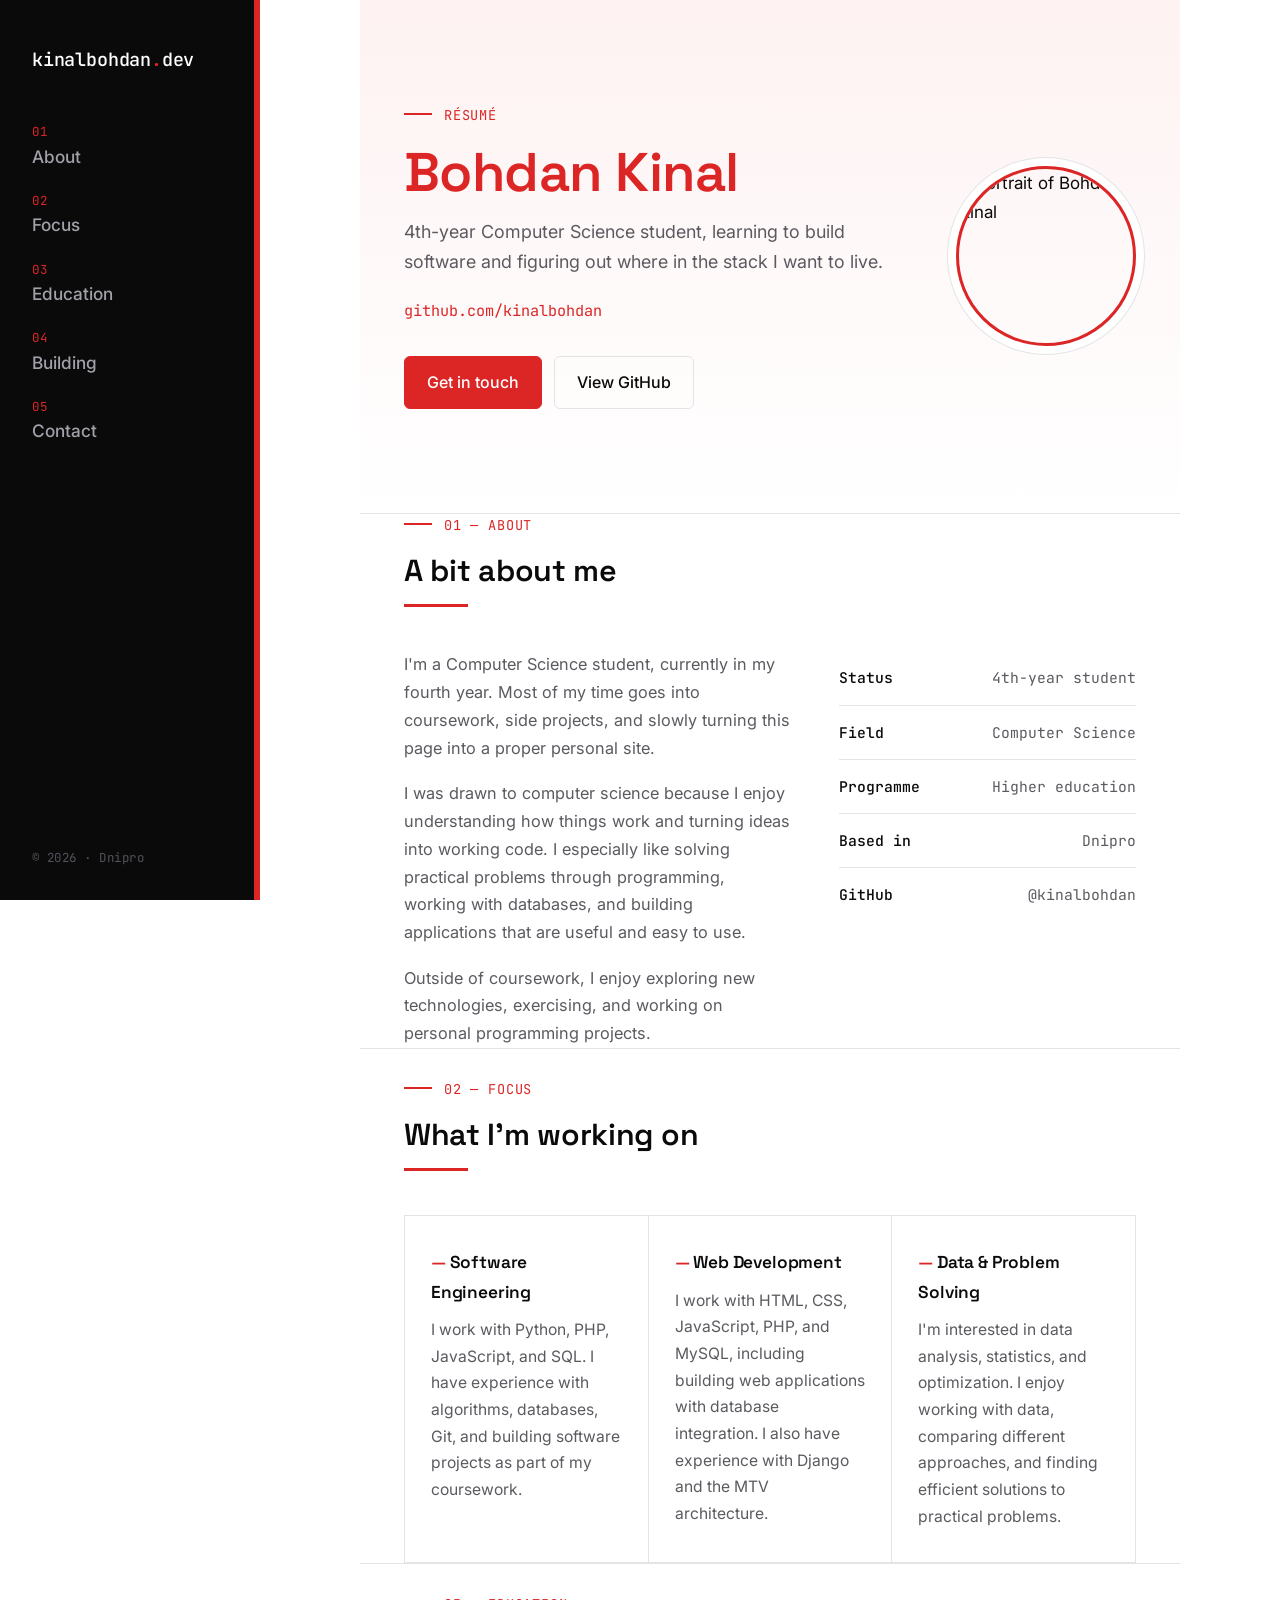
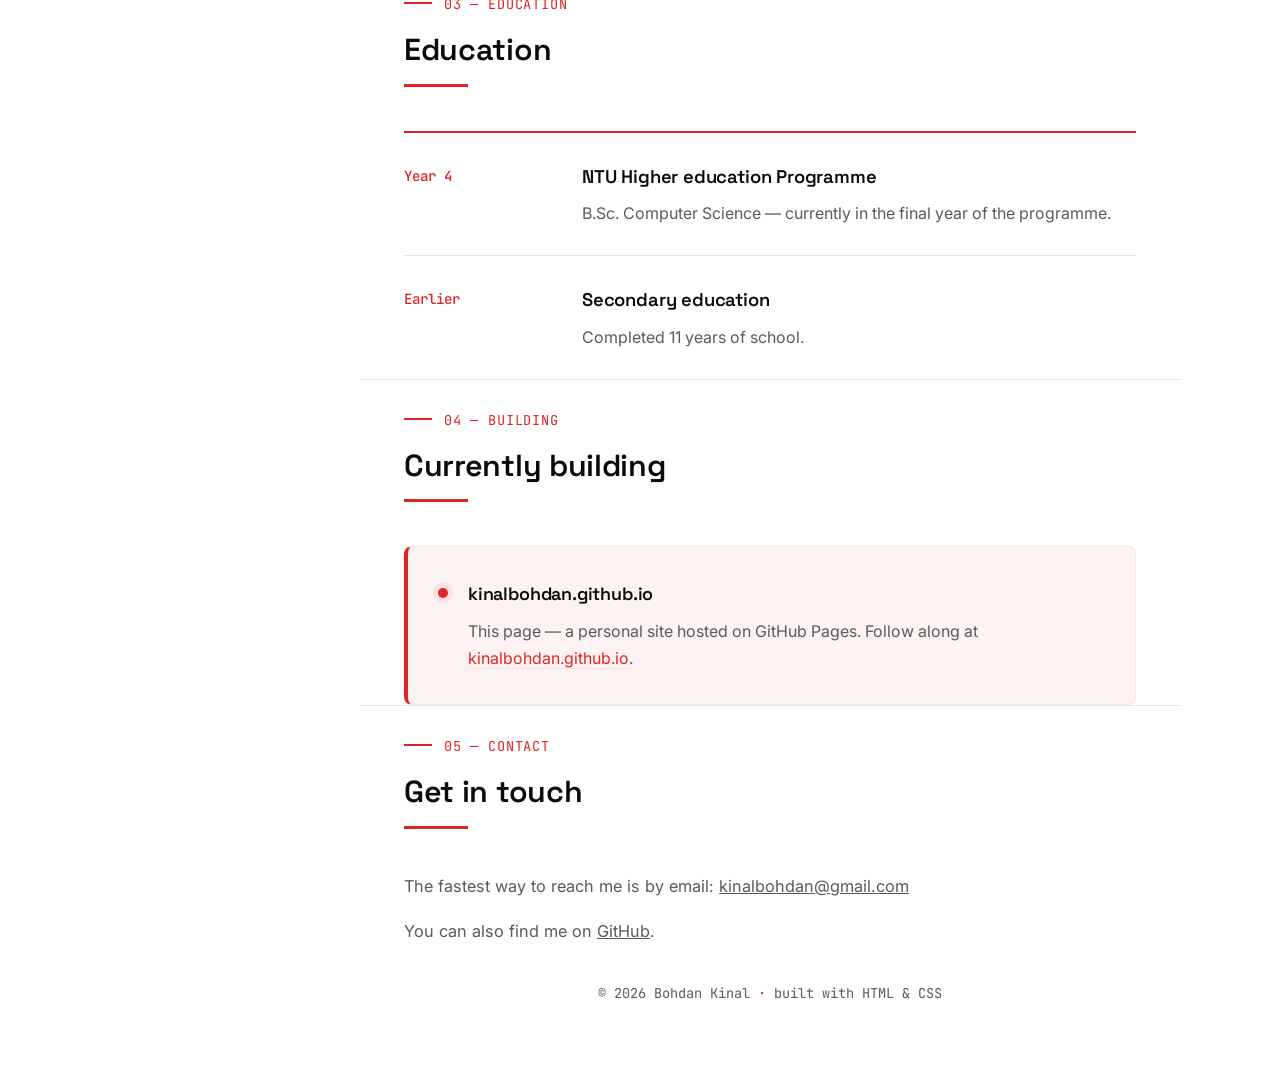
==== HW1_index.html @ f96bc411 "Add files via upload" ====
<!DOCTYPE html>
<html lang="en">
<head>
<meta charset="UTF-8">
<meta name="viewport" content="width=device-width, initial-scale=1.0">
<title>Bohdan Kinal — Resume</title>
<link rel="preconnect" href="https://fonts.googleapis.com">
<link rel="preconnect" href="https://fonts.gstatic.com" crossorigin>
<link href="https://fonts.googleapis.com/css2?family=Space+Grotesk:wght@400;500;600;700&family=Inter:wght@400;500;600&family=JetBrains+Mono:wght@400;500&display=swap" rel="stylesheet">
<style>

  :root{
    --paper:      #FFFFFF;
    --ink:        #0A0A0A;
    --surface:    #F4F4F5;
    --line:       #E4E4E7;
    --text:       #0A0A0A;
    --text-muted: #5A5A60;
    --accent:     #DC2626;
    --accent-dark:#991B1B;
    --accent-dim: #FEE2E2;
    --accent-soft:#FEF2F2;

    --font-display: 'Space Grotesk', sans-serif;
    --font-body:    'Inter', sans-serif;
    --font-mono:    'JetBrains Mono', monospace;

    --sidebar-w: 260px;
  }

  *{ box-sizing: border-box; }
  html{ scroll-behavior: smooth; }

  body{
    margin:0;
    background: var(--paper);
    color: var(--text);
    font-family: var(--font-body);
    font-size: 17px;
    line-height: 1.7;
    -webkit-font-smoothing: antialiased;
  }

  a{ color: inherit; }
  a:focus-visible, button:focus-visible{
    outline: 2px solid var(--accent);
    outline-offset: 3px;
  }

  img{ max-width: 100%; display: block; }

  .layout{
    display: grid;
    grid-template-columns: var(--sidebar-w) 1fr;
    min-height: 100vh;
  }

  .site-nav{
    position: sticky;
    top: 0;
    align-self: start;
    height: 100vh;
    background: var(--ink);
    color: #fff;
    padding: 44px 28px 32px 32px;
    display: flex;
    flex-direction: column;
    gap: 44px;
    border-right: 6px solid var(--accent);
  }

  .nav-mark{
    font-family: var(--font-mono);
    font-size: 1.15rem;
    font-weight: 500;
    color: #fff;
    letter-spacing: -0.01em;
  }
  .nav-mark span{ color: var(--accent); }

  .nav-links{
    list-style: none;
    margin: 0;
    padding: 0;
    display: flex;
    flex-direction: column;
    gap: 18px;
  }

  .nav-links li{ position: relative; }

  .nav-links a{
    display: block;
    text-decoration: none;
    color: #A1A1AA;
    padding: 2px 12px 2px 0;
    position: relative;
    transition: color 0.15s ease, padding-left 0.15s ease;
  }

  .nav-num{
    display: block;
    font-family: var(--font-mono);
    font-size: 0.78rem;
    color: var(--accent);
    letter-spacing: 0.06em;
    margin-bottom: 3px;
    transition: color 0.15s ease;
  }

  .nav-label{
    display: block;
    font-size: 1.08rem;
    font-weight: 500;
    line-height: 1.3;
  }

  .nav-links a::before{
    content: "";
    position: absolute;
    left: -20px;
    top: 4px;
    bottom: 4px;
    width: 3px;
    background: var(--accent);
    border-radius: 2px;
    transform: scaleY(0);
    transform-origin: center;
    transition: transform 0.18s ease;
  }

  .nav-links a:hover{
    color: #fff;
    padding-left: 6px;
  }
  .nav-links a:hover::before{ transform: scaleY(1); }
  .nav-links a:hover .nav-num{ color: #FCA5A5; }

  .nav-foot{
    margin-top: auto;
    font-family: var(--font-mono);
    font-size: 0.78rem;
    color: #52525B;
    letter-spacing: 0.04em;
  }

  .main-col{ min-width: 0; }

  .wrap{
    max-width: 820px;
    margin: 0 auto;
    padding: 0 44px;
  }

  section{
    padding: 96px 0;
    border-bottom: 1px solid var(--line);
  }
  section:last-of-type{ border-bottom: none; }

  h1, h2, h3{
    font-family: var(--font-display);
    font-weight: 600;
    margin: 0;
    letter-spacing: -0.01em;
    color: var(--ink);
  }

  .eyebrow-line{
    font-family: var(--font-mono);
    font-size: 0.85rem;
    color: var(--accent);
    margin: 0 0 16px;
    letter-spacing: 0.06em;
    text-transform: uppercase;
  }
  .eyebrow-line::before{
    content: "";
    display: inline-block;
    width: 28px;
    height: 2px;
    background: var(--accent);
    vertical-align: middle;
    margin-right: 12px;
    transform: translateY(-2px);
  }

  .section-title{
    font-size: 1.9rem;
    margin-bottom: 44px;
    position: relative;
    padding-bottom: 18px;
    line-height: 1.2;
  }
  .section-title::after{
    content: "";
    position: absolute;
    left: 0; bottom: 0;
    width: 64px;
    height: 3px;
    background: var(--accent);
  }

  p{
    margin: 0 0 18px;
    max-width: 62ch;
    color: var(--text-muted);
    font-size: 1.02rem;
  }
  p:last-child{ margin-bottom: 0; }

  .hero{
    padding-top: 104px;
    padding-bottom: 104px;
    display: grid;
    grid-template-columns: 1fr auto;
    gap: 56px;
    align-items: center;
    background: linear-gradient(180deg, var(--accent-soft) 0%, var(--paper) 100%);
    border-bottom: 1px solid var(--line);
  }
  .hero-photo{
    width: 180px;
    height: 180px;
    border-radius: 50%;
    object-fit: cover;
    border: 3px solid var(--accent);
    box-shadow: 0 0 0 8px var(--paper), 0 0 0 9px var(--line);
  }
  .hero h1{
    font-size: clamp(2.4rem, 4.5vw, 3.4rem);
    line-height: 1.1;
  }
  .hero h1 em{
    font-style: normal;
    color: var(--accent);
  }
  .hero .role{
    font-family: var(--font-body);
    color: var(--text-muted);
    font-size: 1.12rem;
    margin-top: 14px;
    max-width: 46ch;
  }
  .hero .handle{
    font-family: var(--font-mono);
    font-size: 0.95rem;
    color: var(--accent);
    margin-top: 20px;
  }
  .cta-row{
    display: flex;
    gap: 12px;
    margin-top: 32px;
    flex-wrap: wrap;
  }
  .btn{
    font-family: var(--font-body);
    font-size: 1rem;
    font-weight: 500;
    text-decoration: none;
    padding: 12px 22px;
    border-radius: 6px;
    border: 1px solid var(--line);
    transition: all 0.15s ease;
  }
  .btn.primary{
    background: var(--accent);
    color: #fff;
    border-color: var(--accent);
  }
  .btn.primary:hover{ background: var(--accent-dark); border-color: var(--accent-dark); }
  .btn.ghost{ color: var(--ink); }
  .btn.ghost:hover{ border-color: var(--accent); color: var(--accent); background: var(--accent-soft); }

  .about-grid{
    display: grid;
    grid-template-columns: 1.3fr 1fr;
    gap: 48px;
  }
  .fact-list{
    list-style: none;
    margin: 0;
    padding: 0;
    font-family: var(--font-mono);
    font-size: 0.92rem;
  }
  .fact-list li{
    display: flex;
    justify-content: space-between;
    gap: 16px;
    padding: 14px 0;
    border-bottom: 1px solid var(--line);
    color: var(--text-muted);
  }
  .fact-list li:last-child{ border-bottom: none; }
  .fact-list span.k{ color: var(--ink); font-weight: 500; }

  .focus-grid{
    display: grid;
    grid-template-columns: repeat(3, 1fr);
    gap: 1px;
    background: var(--line);
    border: 1px solid var(--line);
  }
  .focus-card{
    background: var(--paper);
    padding: 32px 26px;
    transition: background 0.15s ease;
    position: relative;
  }
  .focus-card::before{
    content: "";
    position: absolute;
    top: 0; left: 0;
    width: 0; height: 3px;
    background: var(--accent);
    transition: width 0.25s ease;
  }
  .focus-card:hover{ background: var(--accent-soft); }
  .focus-card:hover::before{ width: 100%; }
  .focus-card h3{
    font-size: 1.08rem;
    margin-bottom: 10px;
  }
  .focus-card h3::before{
    content: "— ";
    color: var(--accent);
  }
  .focus-card p{ font-size: 0.98rem; margin: 0; }

  .timeline{ display: flex; flex-direction: column; gap: 0; }
  .tl-item{
    display: grid;
    grid-template-columns: 150px 1fr;
    gap: 28px;
    padding: 28px 0;
    border-top: 1px solid var(--line);
  }
  .tl-item:first-child{ border-top: 2px solid var(--accent); }
  .tl-when{
    font-family: var(--font-mono);
    font-size: 0.88rem;
    color: var(--accent);
    padding-top: 4px;
    font-weight: 500;
  }
  .tl-body h3{ font-size: 1.15rem; margin-bottom: 8px; }
  .tl-body p{ margin: 0; font-size: 1rem; }

  .now-card{
    background: var(--accent-soft);
    border: 1px solid var(--accent-dim);
    border-left: 4px solid var(--accent);
    border-radius: 8px;
    padding: 32px 30px;
    display: flex;
    align-items: flex-start;
    gap: 20px;
  }
  .now-dot{
    width: 10px; height: 10px;
    border-radius: 50%;
    background: var(--accent);
    margin-top: 9px;
    flex-shrink: 0;
    box-shadow: 0 0 0 5px var(--accent-dim);
  }
  .now-card h3{ font-size: 1.12rem; margin-bottom: 8px; }
  .now-card p{ margin: 0; font-size: 1rem; color: var(--text-muted); }
  .now-card a{ color: var(--accent); text-decoration: none; border-bottom: 1px solid var(--accent-dim); }
  .now-card a:hover{ border-color: var(--accent); }

  .contact-row{
    display: flex;
    flex-wrap: wrap;
    gap: 14px;
    margin-top: 10px;
  }
  .contact-chip{
    font-family: var(--font-mono);
    font-size: 0.92rem;
    text-decoration: none;
    color: var(--ink);
    border: 1px solid var(--line);
    border-radius: 6px;
    padding: 12px 18px;
    transition: all 0.15s ease;
  }
  .contact-chip:hover{
    border-color: var(--accent);
    color: #fff;
    background: var(--accent);
  }

  footer{
    padding: 36px 0 64px;
    text-align: center;
    font-family: var(--font-mono);
    font-size: 0.85rem;
    color: var(--text-muted);
  }
  footer span{ color: var(--accent); }

  @media (max-width: 900px){
    .layout{ grid-template-columns: 1fr; }

    .site-nav{
      position: sticky;
      top: 0;
      height: auto;
      flex-direction: row;
      align-items: center;
      gap: 20px;
      padding: 14px 20px;
      border-right: none;
      border-bottom: 6px solid var(--accent);
      overflow-x: auto;
    }
    .nav-links{
      flex-direction: row;
      gap: 22px;
      align-items: center;
    }
    .nav-links li{ flex-shrink: 0; }
    .nav-links a{ padding: 2px 0; }
    .nav-num{ margin-bottom: 1px; font-size: 0.7rem; }
    .nav-label{ font-size: 0.95rem; white-space: nowrap; }
    .nav-links a::before{ display: none; }
    .nav-links a:hover{ padding-left: 0; }
    .nav-foot{ display: none; }

    .wrap{ padding: 0 24px; }
    section{ padding: 64px 0; }
    .hero{ grid-template-columns: 1fr; padding-top: 56px; padding-bottom: 56px; }
    .hero-photo{ width: 116px; height: 116px; }
    .about-grid{ grid-template-columns: 1fr; }
    .focus-grid{ grid-template-columns: 1fr; }
    .tl-item{ grid-template-columns: 1fr; gap: 6px; }
  }

  @media (prefers-reduced-motion: reduce){
    html{ scroll-behavior: auto; }
    *{ transition: none !important; }
  }
</style>
</head>
<body>

<div class="layout">


  <header class="site-nav">
    <span class="nav-mark">kinalbohdan<span>.</span>dev</span>

    <ul class="nav-links">
      <li>
        <a href="#about">
          <span class="nav-num">01</span>
          <span class="nav-label">About</span>
        </a>
      </li>
      <li>
        <a href="#focus">
          <span class="nav-num">02</span>
          <span class="nav-label">Focus</span>
        </a>
      </li>
      <li>
        <a href="#education">
          <span class="nav-num">03</span>
          <span class="nav-label">Education</span>
        </a>
      </li>
      <li>
        <a href="#building">
          <span class="nav-num">04</span>
          <span class="nav-label">Building</span>
        </a>
      </li>
      <li>
        <a href="#contact">
          <span class="nav-num">05</span>
          <span class="nav-label">Contact</span>
        </a>
      </li>
    </ul>

    <div class="nav-foot">© 2026 · Dnipro</div>
  </header>

  <div class="main-col">

    <main>

      <section class="hero wrap" id="top">
        <div>
          <p class="eyebrow-line">Résumé</p>
          <h1><em>Bohdan Kinal</em></h1>
          <p class="role">4th-year Computer Science student, learning to build software and figuring out where in the stack I want to live.</p>
          <p class="handle">github.com/kinalbohdan</p>
          <div class="cta-row">
            <a class="btn primary" href="#contact">Get in touch</a>
            <a class="btn ghost" href="https://github.com/kinalbohdan" target="_blank" rel="noopener">View GitHub</a>
          </div>
        </div>
        <img class="hero-photo" src="https://avatars.githubusercontent.com/u/299618758?s=400&u=2f5fc7e9ff555b4cbcdbfbe8f64eb035e7397aea&v=4" alt="Portrait of Bohdan Kinal">
      </section>

      <section class="wrap" id="about">
        <p class="eyebrow-line">01 — About</p>
        <h2 class="section-title">A bit about me</h2>
        <div class="about-grid">
          <div>
            <p>I'm a Computer Science student, currently in my fourth year. Most of my time goes into coursework, side projects, and slowly turning this page into a proper personal site.</p>
            <p>I was drawn to computer science because I enjoy understanding how things work and turning ideas into working code. I especially like solving practical problems through programming, working with databases, and building applications that are useful and easy to use.</p>
            <p>Outside of coursework, I enjoy exploring new technologies, exercising, and working on personal programming projects.</p>
          </div>
          <ul class="fact-list">
            <li><span class="k">Status</span><span>4th-year student</span></li>
            <li><span class="k">Field</span><span>Computer Science</span></li>
            <li><span class="k">Programme</span><span>Higher education</span></li>
            <li><span class="k">Based in</span><span>Dnipro</span></li>
            <li><span class="k">GitHub</span><span>@kinalbohdan</span></li>
          </ul>
        </div>
      </section>

      <section class="wrap" id="focus">
        <br>
        <p class="eyebrow-line">02 — Focus</p>
        <h2 class="section-title">What I'm working on</h2>
        <div class="focus-grid">
          <div class="focus-card">
            <h3>Software Engineering</h3>
            <p>I work with Python, PHP, JavaScript, and SQL. I have experience with algorithms, databases, Git, and building software projects as part of my coursework.</p>
          </div>
          <div class="focus-card">
            <h3>Web Development</h3>
            <p>I work with HTML, CSS, JavaScript, PHP, and MySQL, including building web applications with database integration. I also have experience with Django and the MTV architecture.</p>
          </div>
          <div class="focus-card">
            <h3>Data &amp; Problem Solving</h3>
            <p>I'm interested in data analysis, statistics, and optimization. I enjoy working with data, comparing different approaches, and finding efficient solutions to practical problems.</p>
          </div>
        </div>
      </section>

      <section class="wrap" id="education">
        <br>
        <p class="eyebrow-line">03 — Education</p>
        <h2 class="section-title">Education</h2>
        <div class="timeline">
          <div class="tl-item">
            <div class="tl-when">Year 4</div>
            <div class="tl-body">
              <h3>NTU Higher education Programme</h3>
              <p>B.Sc. Computer Science — currently in the final year of the programme.</p>
            </div>
          </div>
          <div class="tl-item">
            <div class="tl-when">Earlier</div>
            <div class="tl-body">
              <h3>Secondary education</h3>
              <p>Completed 11 years of school.</p>
            </div>
          </div>
        </div>
      </section>

      <section class="wrap" id="building">
        <br>
        <p class="eyebrow-line">04 — Building</p>
        <h2 class="section-title">Currently building</h2>
        <div class="now-card">
          <span class="now-dot"></span>
          <div>
            <h3>kinalbohdan.github.io</h3>
            <p>This page — a personal site hosted on GitHub Pages. Follow along at <a href="https://github.com/kinalbohdan/kinalbohdan.github.io" target="_blank" rel="noopener">kinalbohdan.github.io</a>.</p>
          </div>
        </div>
      </section>

      <section class="wrap" id="contact">
        <br>
        <p class="eyebrow-line">05 — Contact</p>
        <h2 class="section-title">Get in touch</h2>
        <p>The fastest way to reach me is by email: <a href="mailto:kinalbohdan@gmail.com">kinalbohdan@gmail.com</a></p>
        <p>You can also find me on <a href="https://github.com/kinalbohdan" target="_blank" rel="noopener">GitHub</a>.</p>
      </section>

    </main>

    <footer>
      © 2026 Bohdan Kinal <span>·</span> built with HTML &amp; CSS
    </footer>

  </div>
</div>

</body>
</html>
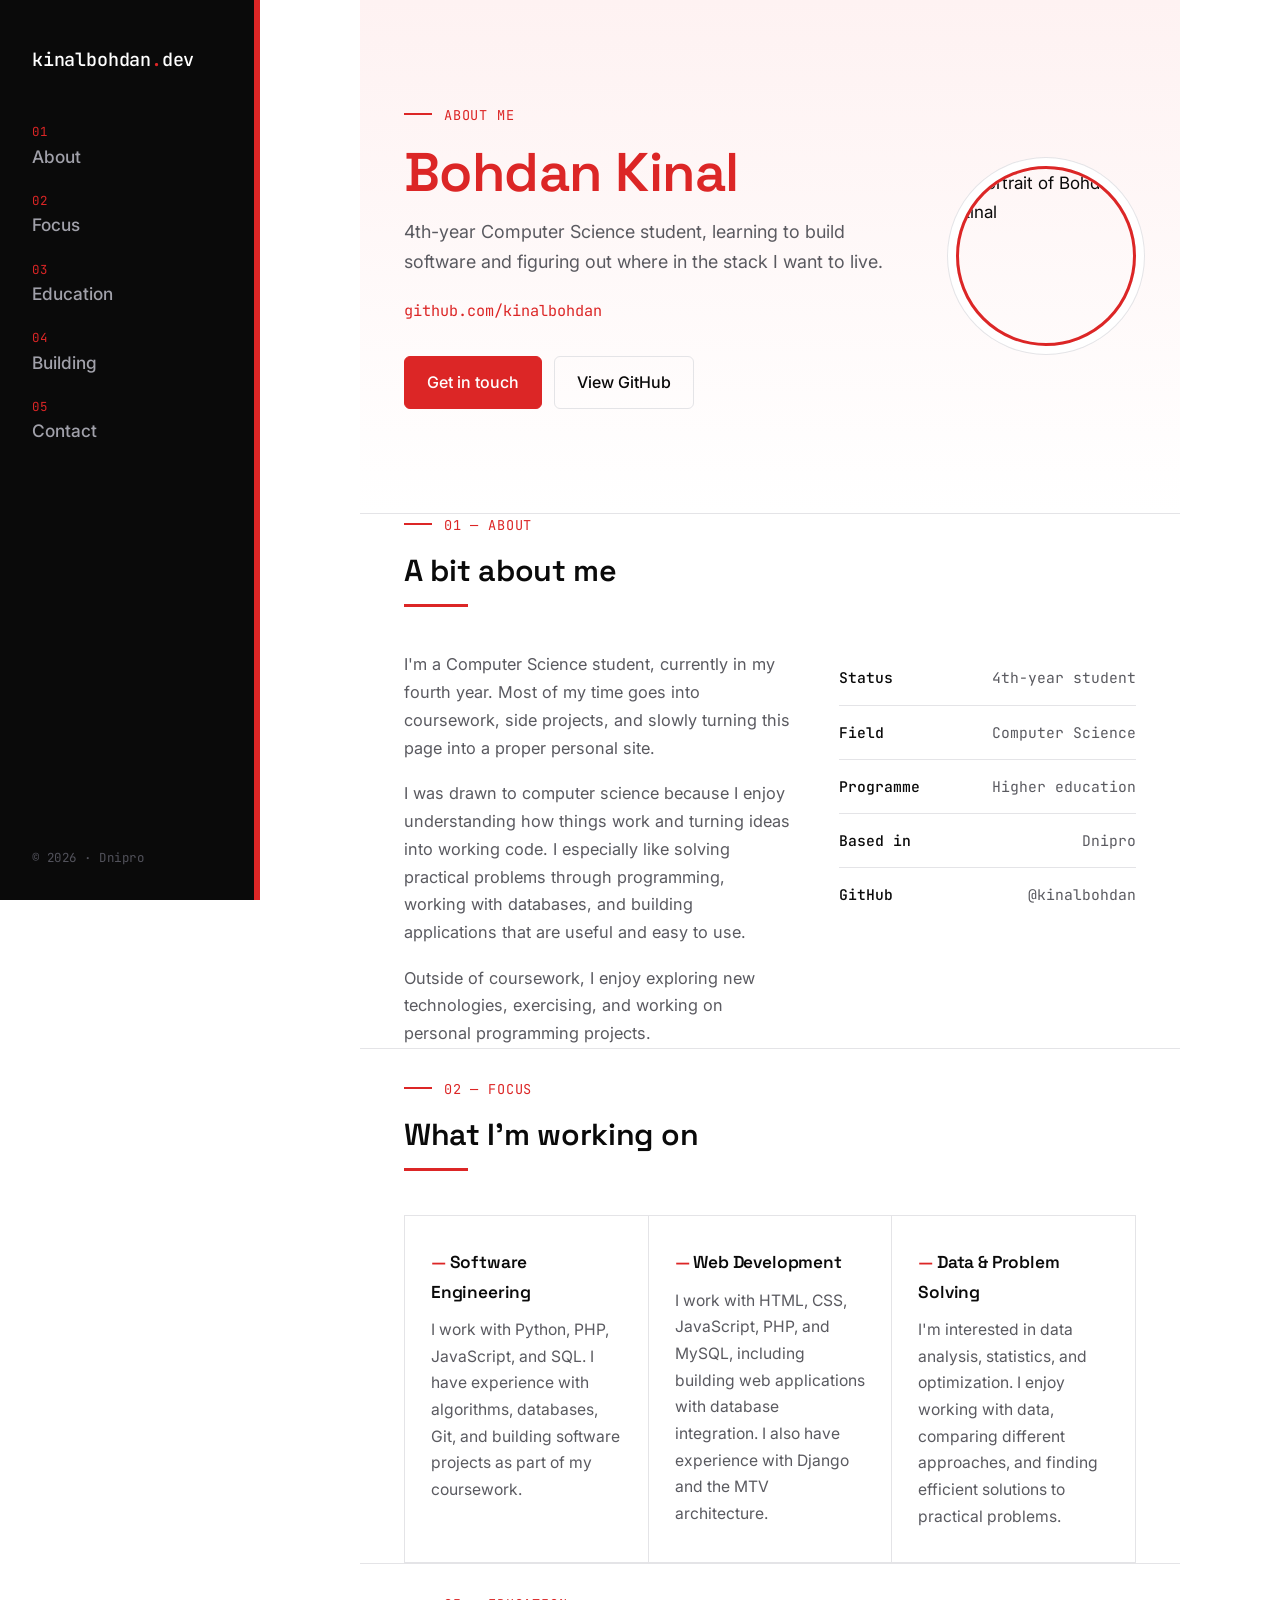
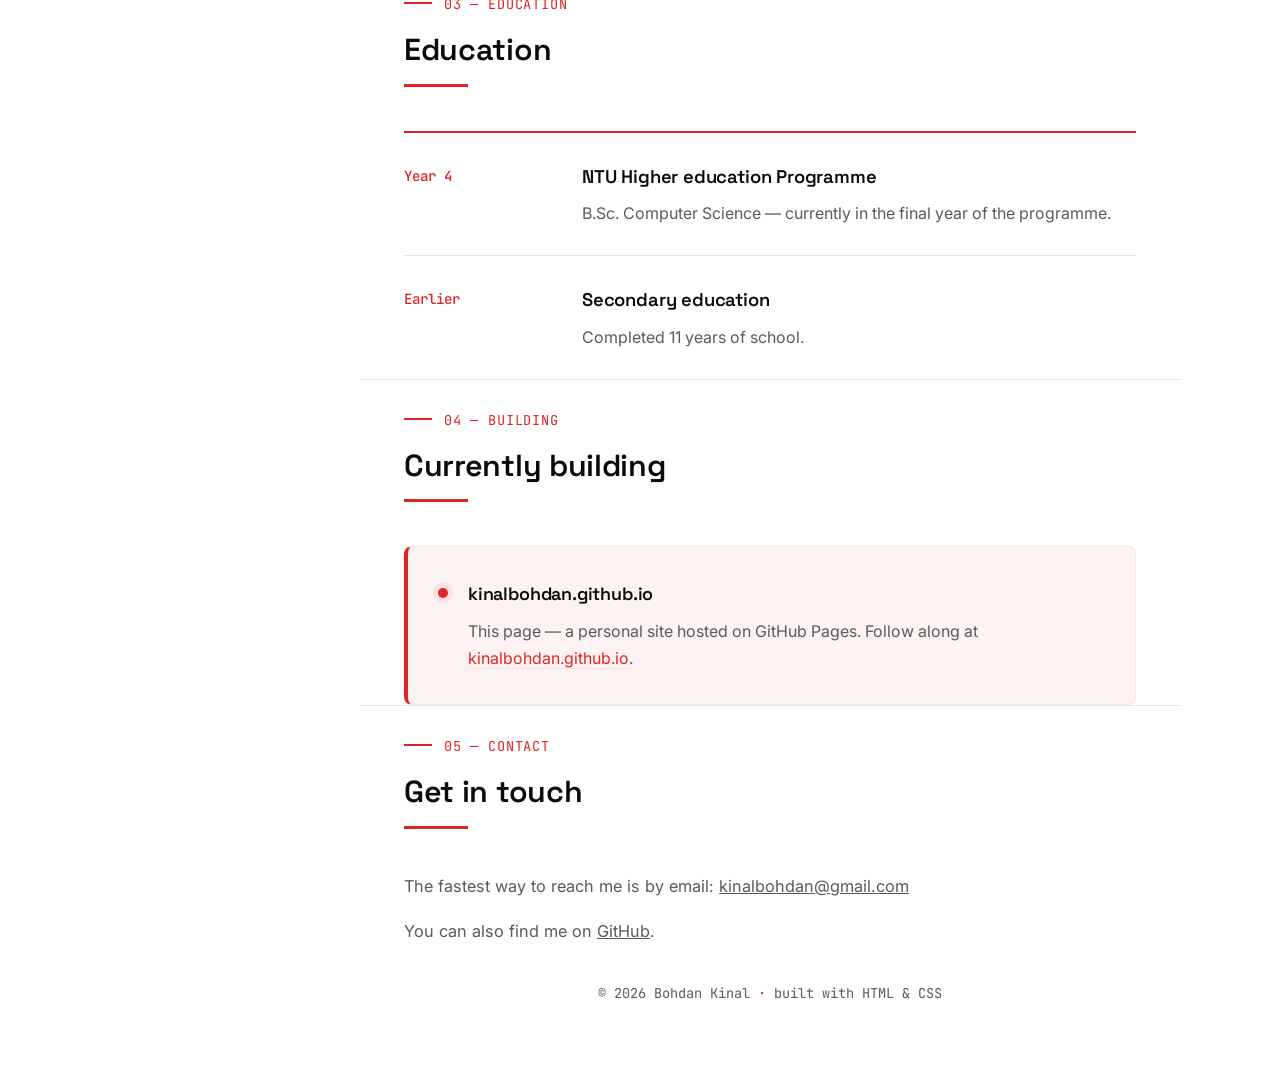
==== commit 02552b7c: "HW1_index.html" ====
--- a/HW1_index.html
+++ b/HW1_index.html
@@ -3,7 +3,7 @@
 <head>
 <meta charset="UTF-8">
 <meta name="viewport" content="width=device-width, initial-scale=1.0">
-<title>Bohdan Kinal — Resume</title>
+<title>Bohdan Kinal — About me</title>
 <link rel="preconnect" href="https://fonts.googleapis.com">
 <link rel="preconnect" href="https://fonts.gstatic.com" crossorigin>
 <link href="https://fonts.googleapis.com/css2?family=Space+Grotesk:wght@400;500;600;700&family=Inter:wght@400;500;600&family=JetBrains+Mono:wght@400;500&display=swap" rel="stylesheet">
@@ -495,7 +495,7 @@
 
       <section class="hero wrap" id="top">
         <div>
-          <p class="eyebrow-line">Résumé</p>
+          <p class="eyebrow-line">About me</p>
           <h1><em>Bohdan Kinal</em></h1>
           <p class="role">4th-year Computer Science student, learning to build software and figuring out where in the stack I want to live.</p>
           <p class="handle">github.com/kinalbohdan</p>
@@ -599,4 +599,4 @@
 </div>
 
 </body>
-</html>+</html>
